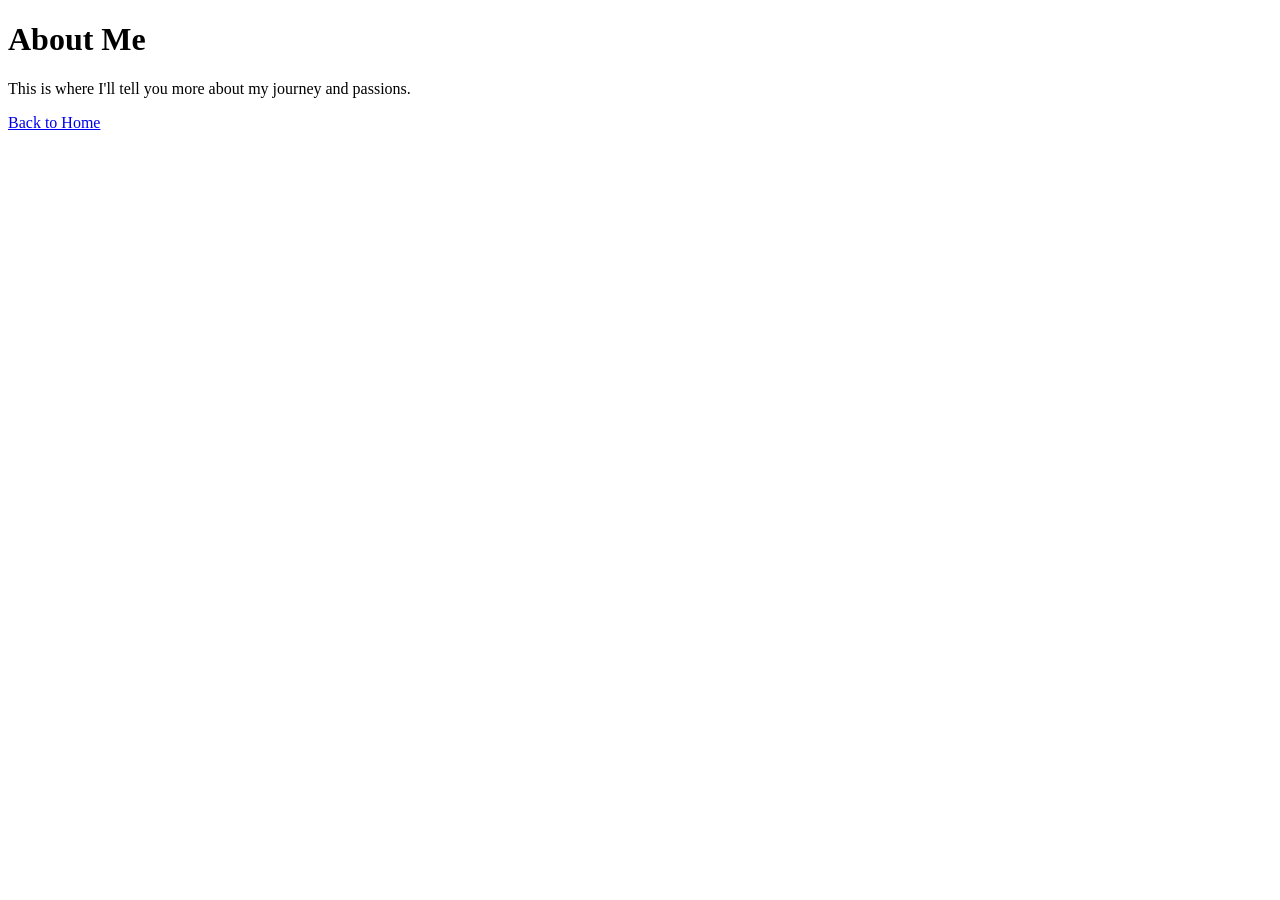
==== about.html @ 72ad38be "Create about.html" ====
<!DOCTYPE html>
<html lang="en">
<head>
    <meta charset="UTF-8">
    <meta name="viewport" content="width=device-width, initial-scale=1.0">
    <title>About Me</title>
</head>
<body>
    <h1>About Me</h1>
    <p>This is where I'll tell you more about my journey and passions.</p>
    <a href="index.html">Back to Home</a>
</body>
</html>
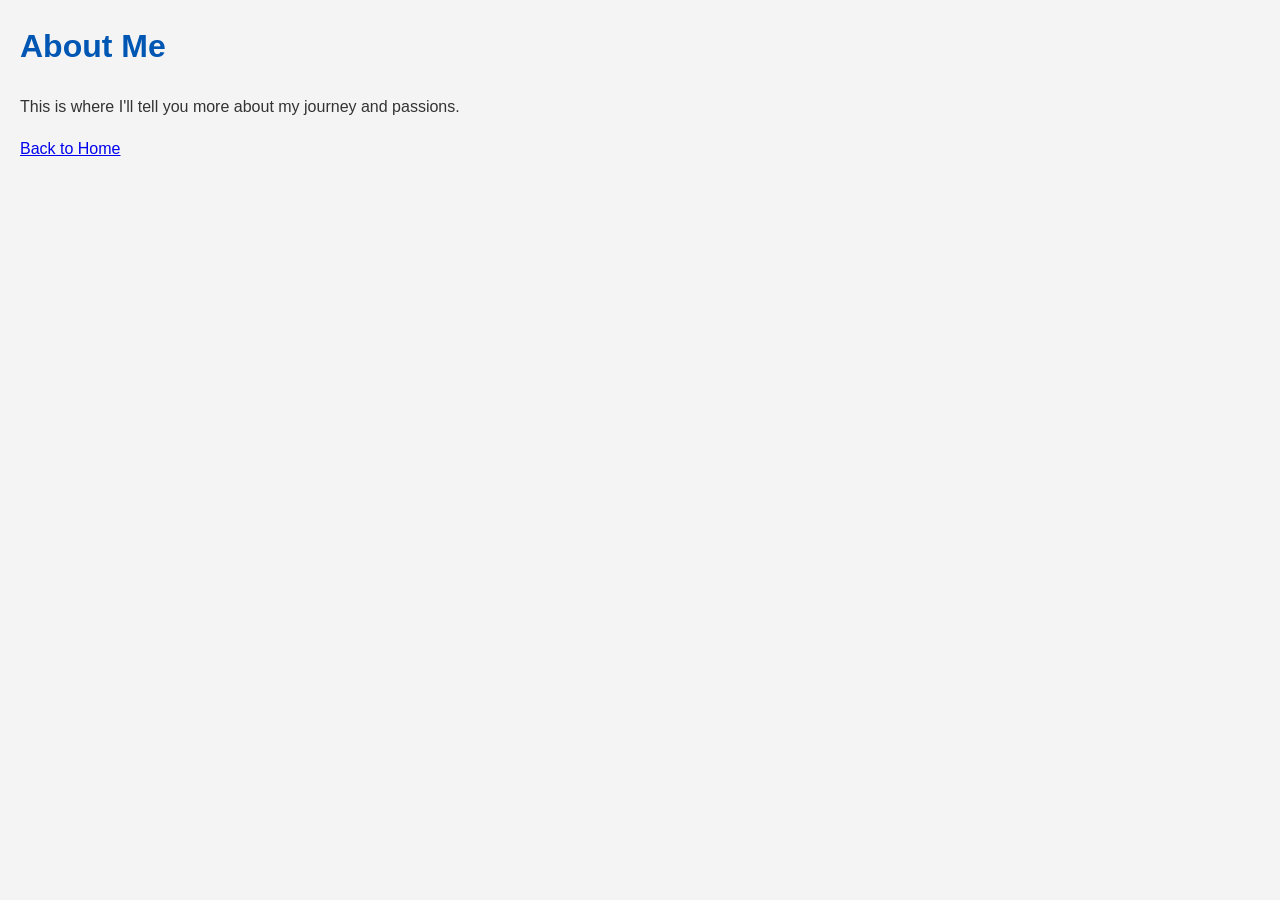
==== commit 5767797f: "adding stlye to about.html" ====
--- a/about.html
+++ b/about.html
@@ -4,6 +4,14 @@
     <meta charset="UTF-8">
     <meta name="viewport" content="width=device-width, initial-scale=1.0">
     <title>About Me</title>
+    <style>
+        body { font-family: sans-serif; line-height: 1.6; margin: 20px; background-color: #f4f4f4; color: #333; }
+        h1 { color: #0056b3; }
+        .container { max-width: 800px; margin: auto; background: #fff; padding: 20px; border-radius: 8px; box-shadow: 0 0 10px rgba(0,0,0,0.1); }
+        ul { list-style: none; padding: 0; }
+        li a { text-decoration: none; color: #007bff; }
+        li a:hover { text-decoration: underline; }
+    </style>
 </head>
 <body>
     <h1>About Me</h1>
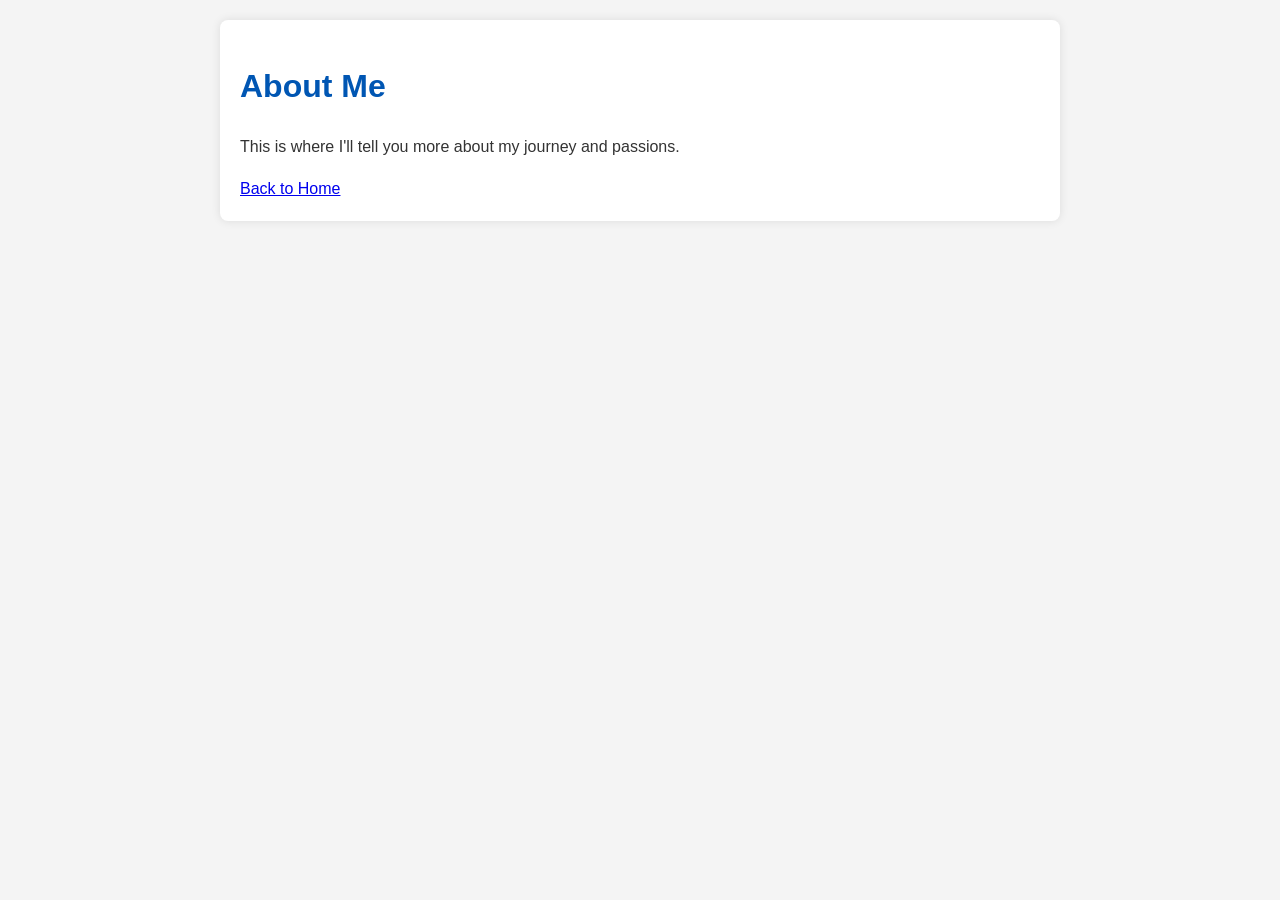
==== commit e8196913: "adding wrapper for centered text etc'" ====
--- a/about.html
+++ b/about.html
@@ -14,8 +14,11 @@
     </style>
 </head>
 <body>
+    <div class="container">  
     <h1>About Me</h1>
     <p>This is where I'll tell you more about my journey and passions.</p>
     <a href="index.html">Back to Home</a>
+    </div>
 </body>
 </html>
+
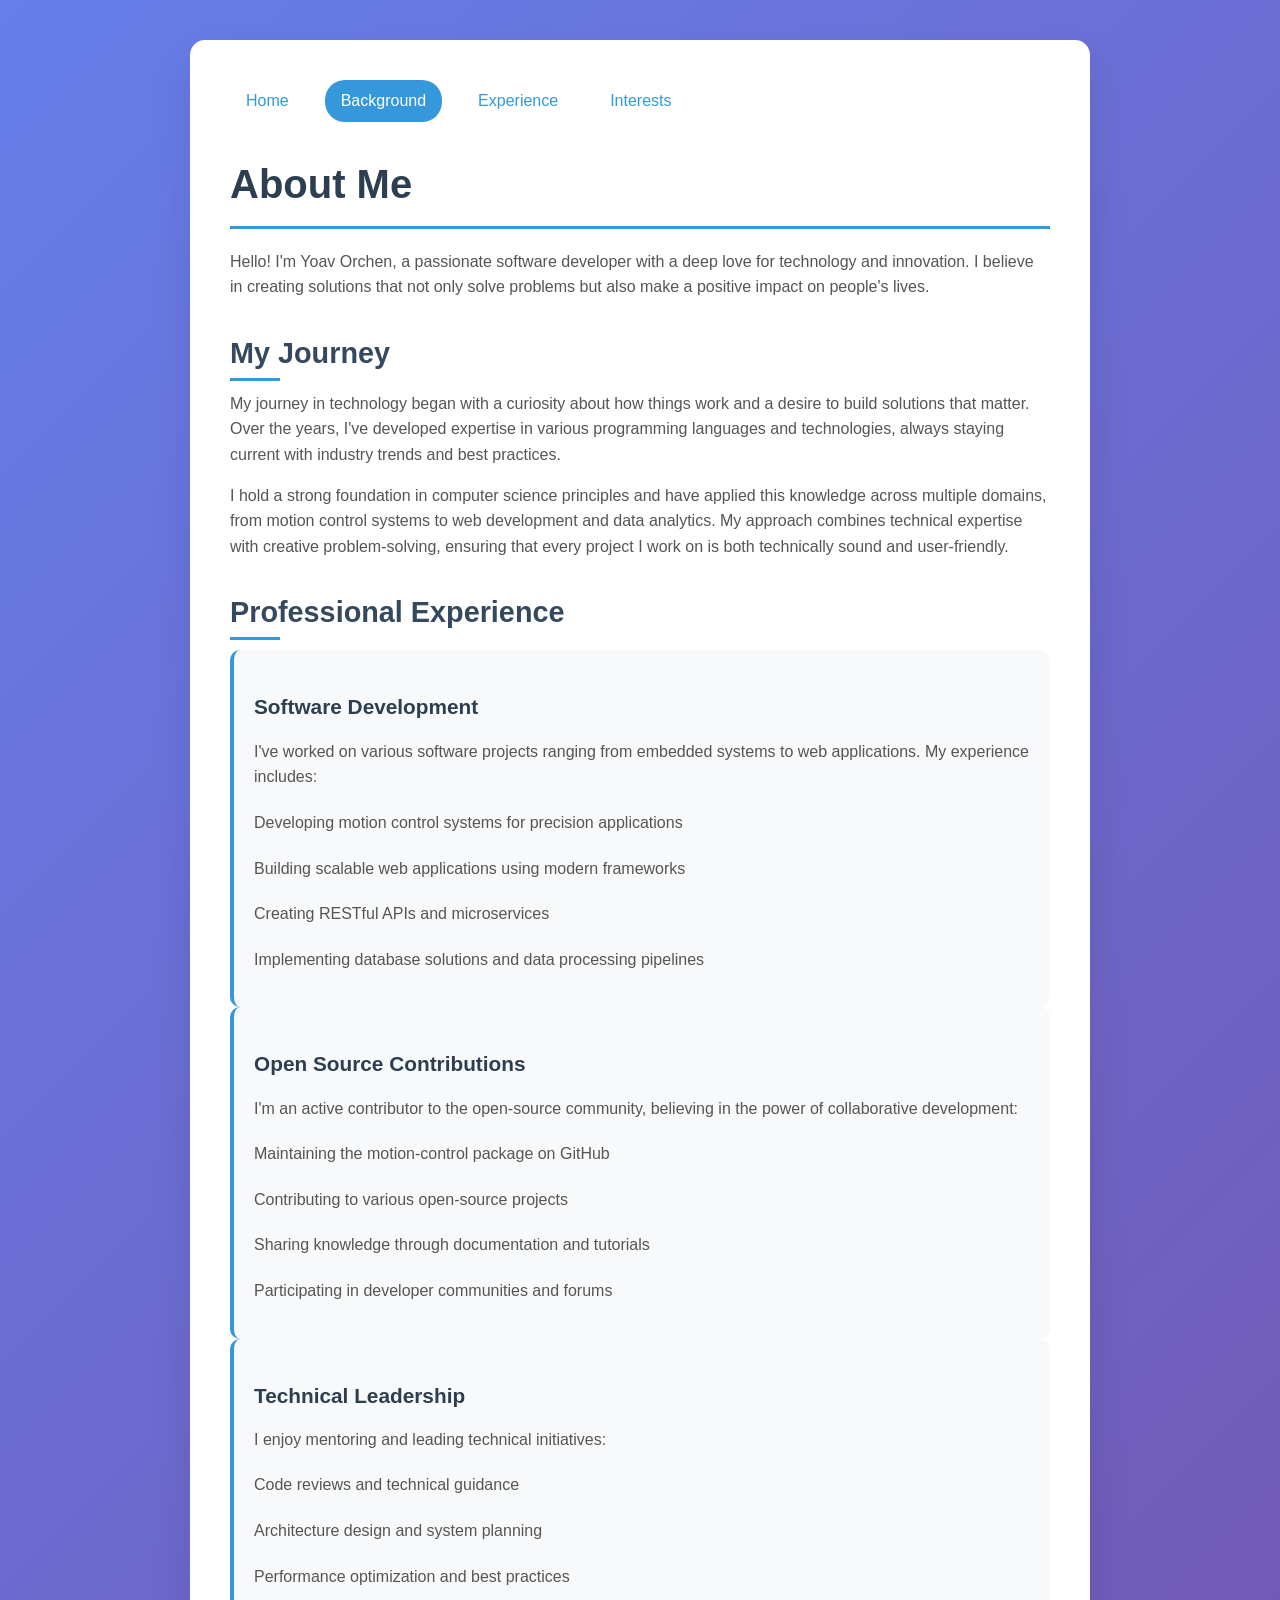
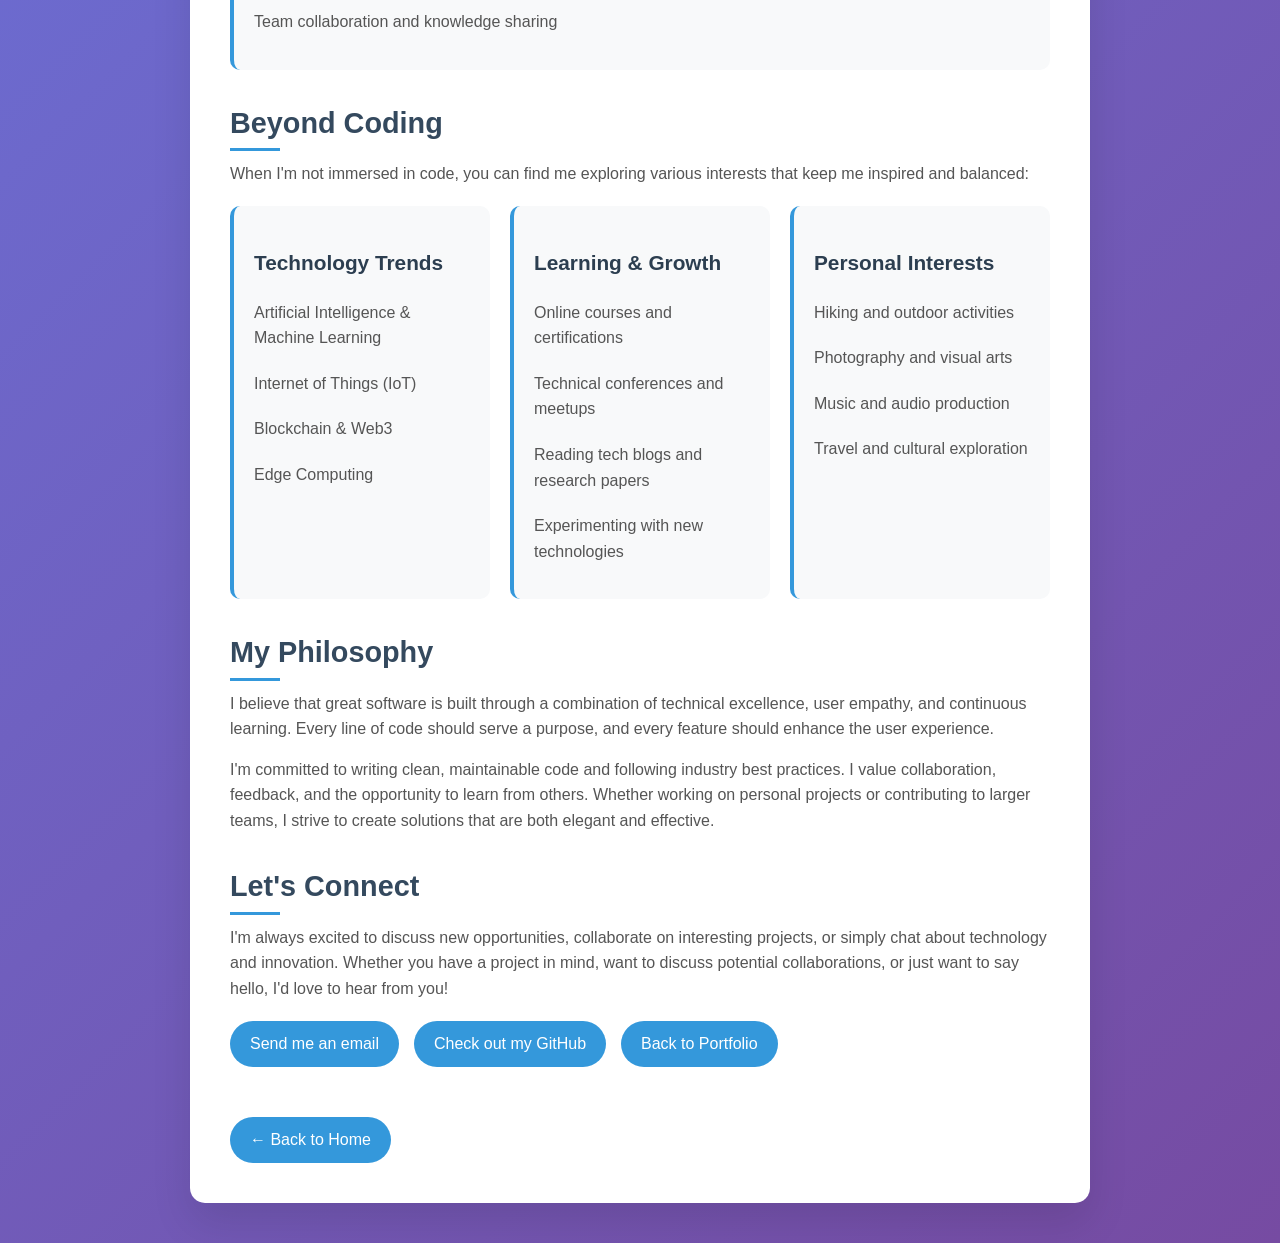
==== commit 03246440: "Iv'e let the agent go wild" ====
--- a/about.html
+++ b/about.html
@@ -3,21 +3,132 @@
 <head>
     <meta charset="UTF-8">
     <meta name="viewport" content="width=device-width, initial-scale=1.0">
-    <title>About Me</title>
-    <style>
-        body { font-family: sans-serif; line-height: 1.6; margin: 20px; background-color: #f4f4f4; color: #333; }
-        h1 { color: #0056b3; }
-        .container { max-width: 800px; margin: auto; background: #fff; padding: 20px; border-radius: 8px; box-shadow: 0 0 10px rgba(0,0,0,0.1); }
-        ul { list-style: none; padding: 0; }
-        li a { text-decoration: none; color: #007bff; }
-        li a:hover { text-decoration: underline; }
-    </style>
+    <meta name="description" content="Learn more about Yoav Orchen - Background, Experience, and Interests">
+    <title>About Yoav Orchen</title>
+    <link rel="stylesheet" href="styles.css">
+    <script src="script.js" defer></script>
 </head>
 <body>
-    <div class="container">  
-    <h1>About Me</h1>
-    <p>This is where I'll tell you more about my journey and passions.</p>
-    <a href="index.html">Back to Home</a>
+    <div class="container">
+        <!-- Navigation -->
+        <nav class="nav-links">
+            <a href="index.html">Home</a>
+            <a href="#background">Background</a>
+            <a href="#experience">Experience</a>
+            <a href="#interests">Interests</a>
+        </nav>
+
+        <!-- About Header -->
+        <section id="background">
+            <h1>About Me</h1>
+            <p>Hello! I'm Yoav Orchen, a passionate software developer with a deep love for technology and innovation. I believe in creating solutions that not only solve problems but also make a positive impact on people's lives.</p>
+        </section>
+
+        <!-- Background Section -->
+        <section>
+            <h2>My Journey</h2>
+            <p>My journey in technology began with a curiosity about how things work and a desire to build solutions that matter. Over the years, I've developed expertise in various programming languages and technologies, always staying current with industry trends and best practices.</p>
+            
+            <p>I hold a strong foundation in computer science principles and have applied this knowledge across multiple domains, from motion control systems to web development and data analytics. My approach combines technical expertise with creative problem-solving, ensuring that every project I work on is both technically sound and user-friendly.</p>
+        </section>
+
+        <!-- Experience Section -->
+        <section id="experience">
+            <h2>Professional Experience</h2>
+            
+            <div class="skill-category">
+                <h3>Software Development</h3>
+                <p>I've worked on various software projects ranging from embedded systems to web applications. My experience includes:</p>
+                <ul class="skill-list">
+                    <li>Developing motion control systems for precision applications</li>
+                    <li>Building scalable web applications using modern frameworks</li>
+                    <li>Creating RESTful APIs and microservices</li>
+                    <li>Implementing database solutions and data processing pipelines</li>
+                </ul>
+            </div>
+
+            <div class="skill-category">
+                <h3>Open Source Contributions</h3>
+                <p>I'm an active contributor to the open-source community, believing in the power of collaborative development:</p>
+                <ul class="skill-list">
+                    <li>Maintaining the motion-control package on GitHub</li>
+                    <li>Contributing to various open-source projects</li>
+                    <li>Sharing knowledge through documentation and tutorials</li>
+                    <li>Participating in developer communities and forums</li>
+                </ul>
+            </div>
+
+            <div class="skill-category">
+                <h3>Technical Leadership</h3>
+                <p>I enjoy mentoring and leading technical initiatives:</p>
+                <ul class="skill-list">
+                    <li>Code reviews and technical guidance</li>
+                    <li>Architecture design and system planning</li>
+                    <li>Performance optimization and best practices</li>
+                    <li>Team collaboration and knowledge sharing</li>
+                </ul>
+            </div>
+        </section>
+
+        <!-- Interests Section -->
+        <section id="interests">
+            <h2>Beyond Coding</h2>
+            <p>When I'm not immersed in code, you can find me exploring various interests that keep me inspired and balanced:</p>
+            
+            <div class="skills-grid">
+                <div class="skill-category">
+                    <h3>Technology Trends</h3>
+                    <ul class="skill-list">
+                        <li>Artificial Intelligence & Machine Learning</li>
+                        <li>Internet of Things (IoT)</li>
+                        <li>Blockchain & Web3</li>
+                        <li>Edge Computing</li>
+                    </ul>
+                </div>
+                
+                <div class="skill-category">
+                    <h3>Learning & Growth</h3>
+                    <ul class="skill-list">
+                        <li>Online courses and certifications</li>
+                        <li>Technical conferences and meetups</li>
+                        <li>Reading tech blogs and research papers</li>
+                        <li>Experimenting with new technologies</li>
+                    </ul>
+                </div>
+                
+                <div class="skill-category">
+                    <h3>Personal Interests</h3>
+                    <ul class="skill-list">
+                        <li>Hiking and outdoor activities</li>
+                        <li>Photography and visual arts</li>
+                        <li>Music and audio production</li>
+                        <li>Travel and cultural exploration</li>
+                    </ul>
+                </div>
+            </div>
+        </section>
+
+        <!-- Philosophy Section -->
+        <section>
+            <h2>My Philosophy</h2>
+            <p>I believe that great software is built through a combination of technical excellence, user empathy, and continuous learning. Every line of code should serve a purpose, and every feature should enhance the user experience.</p>
+            
+            <p>I'm committed to writing clean, maintainable code and following industry best practices. I value collaboration, feedback, and the opportunity to learn from others. Whether working on personal projects or contributing to larger teams, I strive to create solutions that are both elegant and effective.</p>
+        </section>
+
+        <!-- Contact CTA -->
+        <section>
+            <h2>Let's Connect</h2>
+            <p>I'm always excited to discuss new opportunities, collaborate on interesting projects, or simply chat about technology and innovation. Whether you have a project in mind, want to discuss potential collaborations, or just want to say hello, I'd love to hear from you!</p>
+            
+            <div class="contact-links">
+                <a href="mailto:yoav@example.com">Send me an email</a>
+                <a href="https://github.com/yoav6" target="_blank">Check out my GitHub</a>
+                <a href="index.html">Back to Portfolio</a>
+            </div>
+        </section>
+
+        <a href="index.html" class="back-link">← Back to Home</a>
     </div>
 </body>
 </html>
--- a/styles.css
+++ b/styles.css
@@ -0,0 +1,266 @@
+/* Global Styles */
+* {
+    margin: 0;
+    padding: 0;
+    box-sizing: border-box;
+}
+
+body {
+    font-family: 'Segoe UI', Tahoma, Geneva, Verdana, sans-serif;
+    line-height: 1.6;
+    background: linear-gradient(135deg, #667eea 0%, #764ba2 100%);
+    color: #333;
+    min-height: 100vh;
+}
+
+.container {
+    max-width: 900px;
+    margin: 40px auto;
+    background: #fff;
+    padding: 40px;
+    border-radius: 15px;
+    box-shadow: 0 20px 40px rgba(0,0,0,0.1);
+}
+
+/* Typography */
+h1 {
+    color: #2c3e50;
+    font-size: 2.5rem;
+    margin-bottom: 20px;
+    border-bottom: 3px solid #3498db;
+    padding-bottom: 10px;
+}
+
+h2 {
+    color: #34495e;
+    font-size: 1.8rem;
+    margin: 30px 0 15px 0;
+    position: relative;
+}
+
+h2::after {
+    content: '';
+    position: absolute;
+    bottom: -5px;
+    left: 0;
+    width: 50px;
+    height: 3px;
+    background: #3498db;
+}
+
+h3 {
+    color: #2c3e50;
+    font-size: 1.3rem;
+    margin: 20px 0 10px 0;
+}
+
+p {
+    margin-bottom: 15px;
+    color: #555;
+}
+
+/* Navigation */
+.nav-links {
+    display: flex;
+    gap: 20px;
+    margin-bottom: 30px;
+}
+
+.nav-links a {
+    text-decoration: none;
+    color: #3498db;
+    font-weight: 500;
+    padding: 8px 16px;
+    border-radius: 20px;
+    transition: all 0.3s ease;
+}
+
+.nav-links a:hover {
+    background: #3498db;
+    color: white;
+    transform: translateY(-2px);
+}
+
+/* Lists */
+ul {
+    list-style: none;
+    padding: 0;
+}
+
+li {
+    margin-bottom: 10px;
+}
+
+li a {
+    text-decoration: none;
+    color: #3498db;
+    font-weight: 500;
+    transition: color 0.3s ease;
+}
+
+li a:hover {
+    color: #2980b9;
+    text-decoration: underline;
+}
+
+/* Project Cards */
+.project-grid {
+    display: grid;
+    grid-template-columns: repeat(auto-fit, minmax(300px, 1fr));
+    gap: 20px;
+    margin: 20px 0;
+}
+
+.project-card {
+    background: #f8f9fa;
+    border: 1px solid #e9ecef;
+    border-radius: 10px;
+    padding: 20px;
+    transition: transform 0.3s ease, box-shadow 0.3s ease;
+}
+
+.project-card:hover {
+    transform: translateY(-5px);
+    box-shadow: 0 10px 25px rgba(0,0,0,0.1);
+}
+
+.project-title {
+    font-size: 1.2rem;
+    font-weight: 600;
+    color: #2c3e50;
+    margin-bottom: 10px;
+}
+
+.project-description {
+    color: #666;
+    font-size: 0.9rem;
+    margin-bottom: 15px;
+}
+
+.project-tech {
+    display: flex;
+    flex-wrap: wrap;
+    gap: 8px;
+    margin-bottom: 15px;
+}
+
+.tech-tag {
+    background: #3498db;
+    color: white;
+    padding: 4px 8px;
+    border-radius: 12px;
+    font-size: 0.8rem;
+    font-weight: 500;
+}
+
+/* Skills Section */
+.skills-grid {
+    display: grid;
+    grid-template-columns: repeat(auto-fit, minmax(200px, 1fr));
+    gap: 20px;
+    margin: 20px 0;
+}
+
+.skill-category {
+    background: #f8f9fa;
+    border-radius: 10px;
+    padding: 20px;
+    border-left: 4px solid #3498db;
+}
+
+.skill-category h3 {
+    margin-bottom: 15px;
+    color: #2c3e50;
+}
+
+.skill-list {
+    list-style: none;
+}
+
+.skill-list li {
+    padding: 5px 0;
+    color: #555;
+}
+
+/* Contact Section */
+.contact-links {
+    display: flex;
+    gap: 15px;
+    flex-wrap: wrap;
+    margin: 20px 0;
+}
+
+.contact-links a {
+    display: inline-flex;
+    align-items: center;
+    gap: 8px;
+    padding: 10px 20px;
+    background: #3498db;
+    color: white;
+    text-decoration: none;
+    border-radius: 25px;
+    transition: all 0.3s ease;
+}
+
+.contact-links a:hover {
+    background: #2980b9;
+    transform: translateY(-2px);
+}
+
+/* Back to Home Link */
+.back-link {
+    display: inline-block;
+    margin-top: 30px;
+    padding: 10px 20px;
+    background: #3498db;
+    color: white;
+    text-decoration: none;
+    border-radius: 25px;
+    transition: all 0.3s ease;
+}
+
+.back-link:hover {
+    background: #2980b9;
+    transform: translateY(-2px);
+}
+
+/* Responsive Design */
+@media (max-width: 768px) {
+    .container {
+        margin: 20px;
+        padding: 20px;
+    }
+    
+    h1 {
+        font-size: 2rem;
+    }
+    
+    .project-grid {
+        grid-template-columns: 1fr;
+    }
+    
+    .skills-grid {
+        grid-template-columns: 1fr;
+    }
+    
+    .nav-links {
+        flex-direction: column;
+        gap: 10px;
+    }
+}
+
+/* Animation */
+@keyframes fadeIn {
+    from {
+        opacity: 0;
+        transform: translateY(20px);
+    }
+    to {
+        opacity: 1;
+        transform: translateY(0);
+    }
+}
+
+.container {
+    animation: fadeIn 0.6s ease-out;
+} 
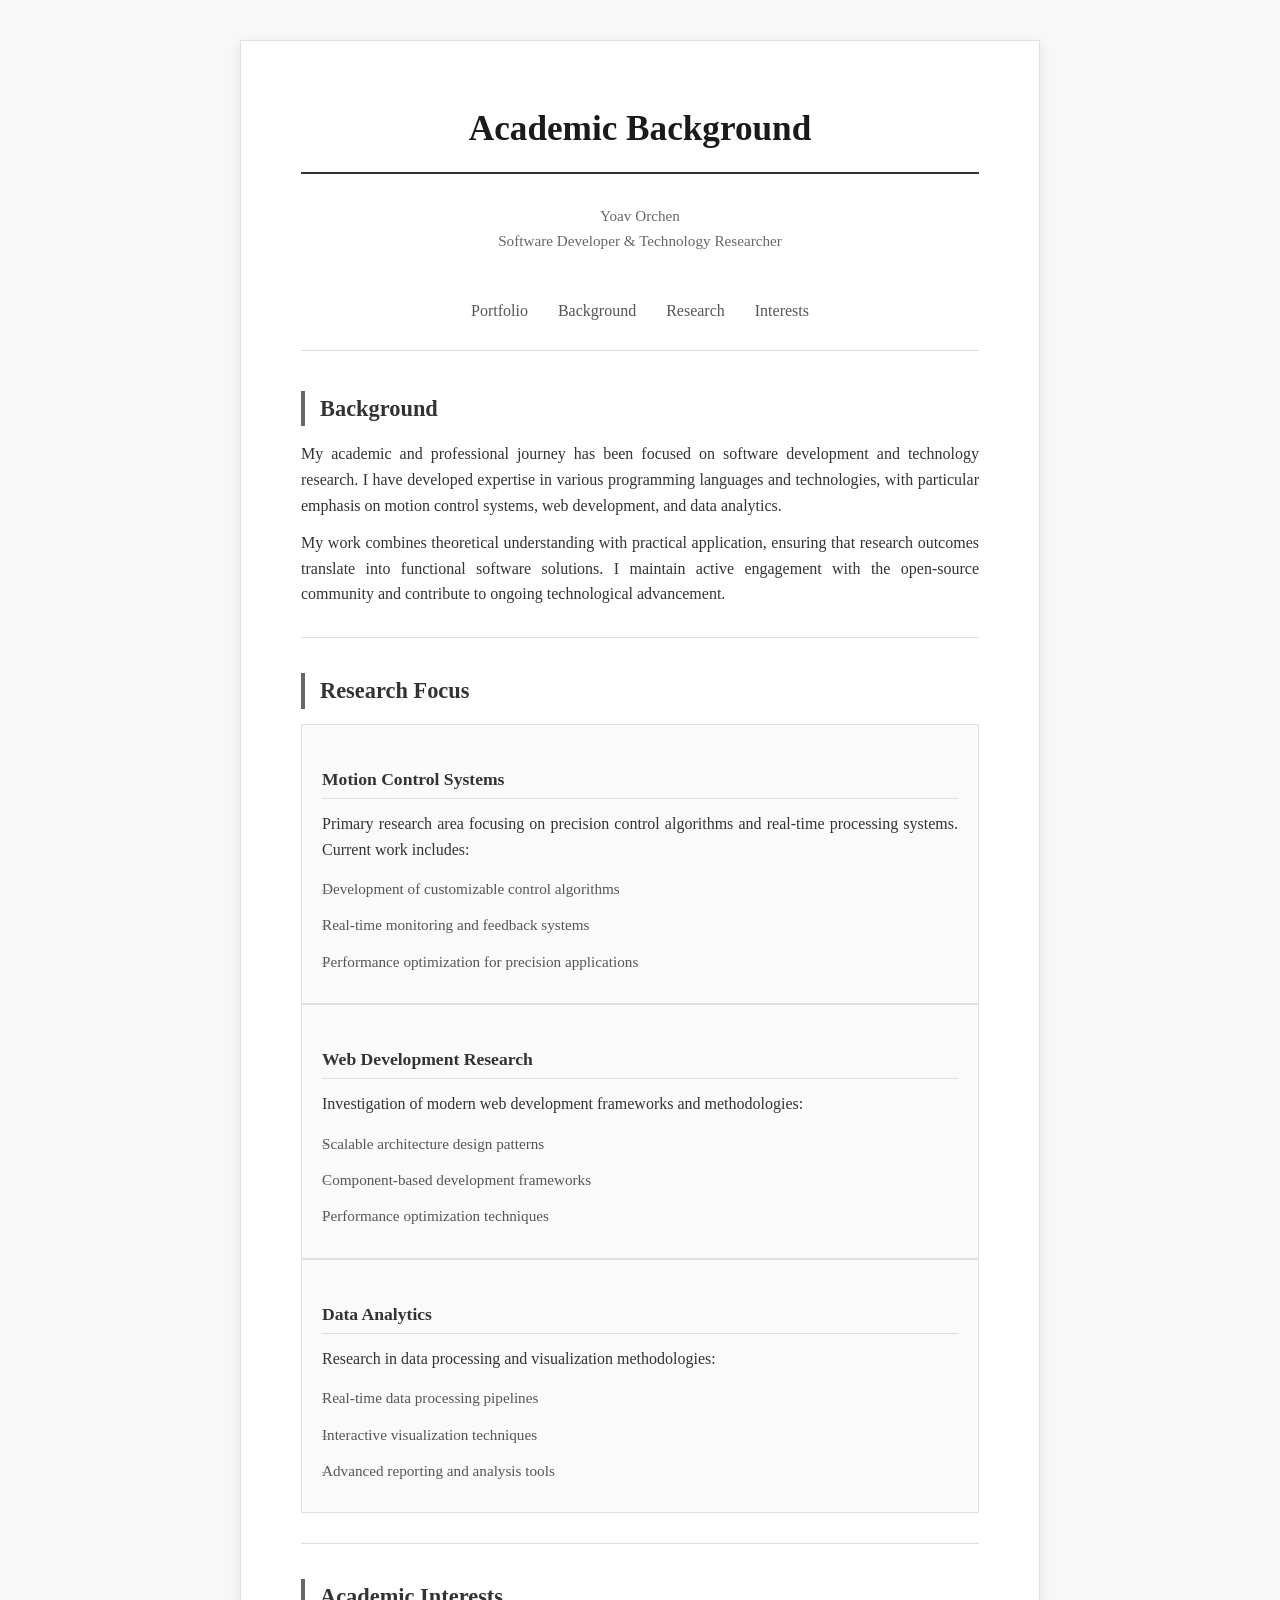
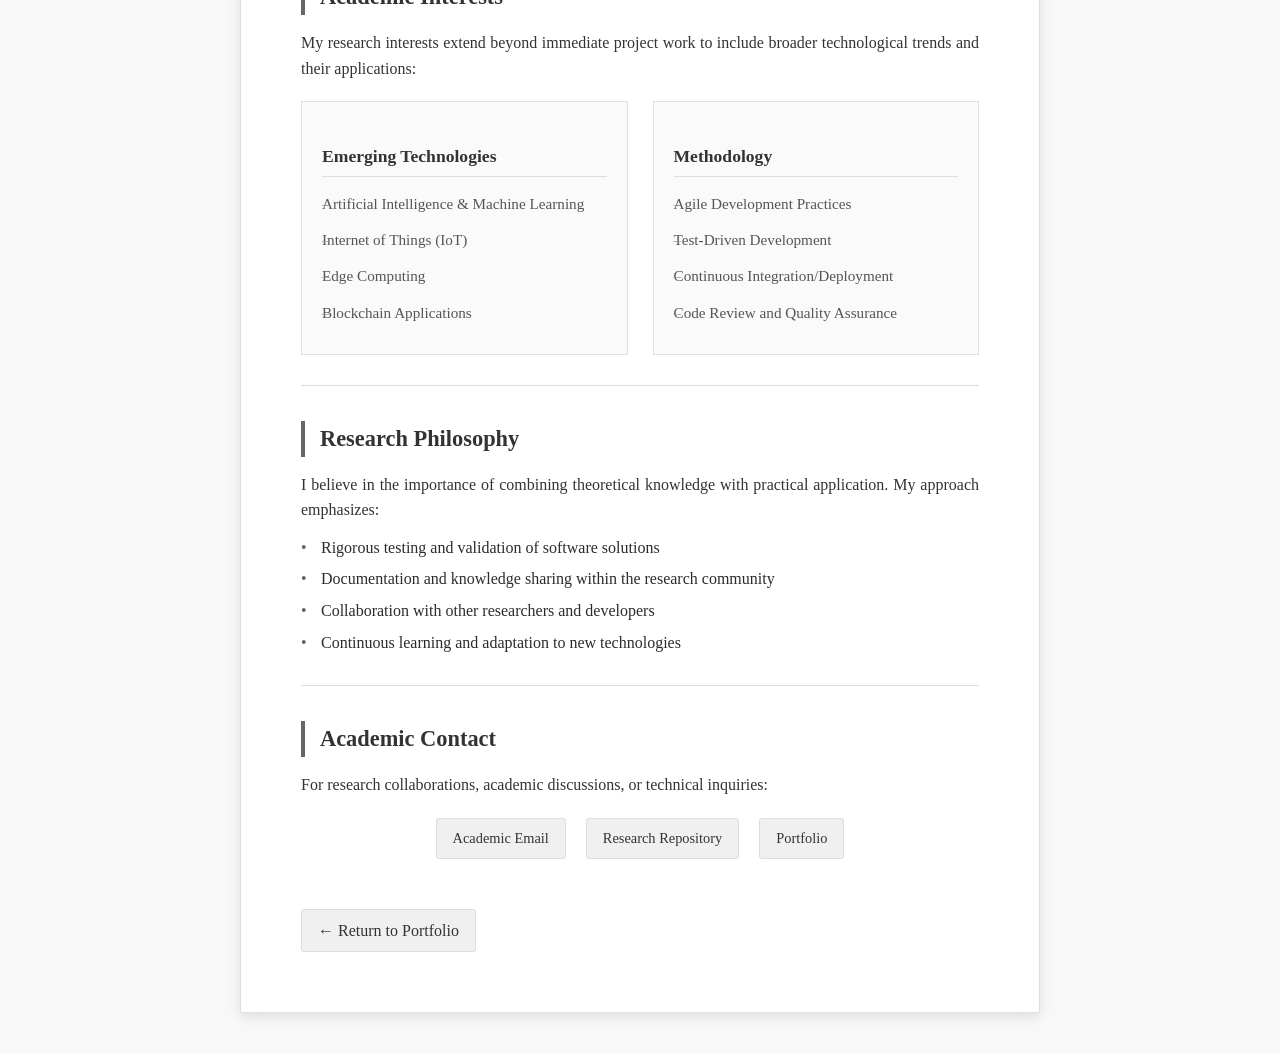
==== commit 1e26412e: "remove content and change style" ====
--- a/about.html
+++ b/about.html
@@ -3,132 +3,133 @@
 <head>
     <meta charset="UTF-8">
     <meta name="viewport" content="width=device-width, initial-scale=1.0">
-    <meta name="description" content="Learn more about Yoav Orchen - Background, Experience, and Interests">
-    <title>About Yoav Orchen</title>
+    <meta name="description" content="Yoav Orchen - Academic Background and Research Interests">
+    <title>Yoav Orchen - Academic Background</title>
     <link rel="stylesheet" href="styles.css">
     <script src="script.js" defer></script>
 </head>
 <body>
     <div class="container">
+        <!-- Paper Header -->
+        <div class="paper-header">
+            <h1>Academic Background</h1>
+            <div class="author-info">
+                Yoav Orchen<br>
+                Software Developer & Technology Researcher
+            </div>
+        </div>
+
         <!-- Navigation -->
         <nav class="nav-links">
-            <a href="index.html">Home</a>
+            <a href="index.html">Portfolio</a>
             <a href="#background">Background</a>
-            <a href="#experience">Experience</a>
+            <a href="#research">Research</a>
             <a href="#interests">Interests</a>
         </nav>
 
-        <!-- About Header -->
+        <!-- Background -->
         <section id="background">
-            <h1>About Me</h1>
-            <p>Hello! I'm Yoav Orchen, a passionate software developer with a deep love for technology and innovation. I believe in creating solutions that not only solve problems but also make a positive impact on people's lives.</p>
+            <h2>Background</h2>
+            <p>My academic and professional journey has been focused on software development and technology research. I have developed expertise in various programming languages and technologies, with particular emphasis on motion control systems, web development, and data analytics.</p>
+            
+            <p>My work combines theoretical understanding with practical application, ensuring that research outcomes translate into functional software solutions. I maintain active engagement with the open-source community and contribute to ongoing technological advancement.</p>
         </section>
 
-        <!-- Background Section -->
-        <section>
-            <h2>My Journey</h2>
-            <p>My journey in technology began with a curiosity about how things work and a desire to build solutions that matter. Over the years, I've developed expertise in various programming languages and technologies, always staying current with industry trends and best practices.</p>
-            
-            <p>I hold a strong foundation in computer science principles and have applied this knowledge across multiple domains, from motion control systems to web development and data analytics. My approach combines technical expertise with creative problem-solving, ensuring that every project I work on is both technically sound and user-friendly.</p>
-        </section>
+        <div class="section-divider"></div>
 
-        <!-- Experience Section -->
-        <section id="experience">
-            <h2>Professional Experience</h2>
+        <!-- Research Focus -->
+        <section id="research">
+            <h2>Research Focus</h2>
             
             <div class="skill-category">
-                <h3>Software Development</h3>
-                <p>I've worked on various software projects ranging from embedded systems to web applications. My experience includes:</p>
+                <h3>Motion Control Systems</h3>
+                <p>Primary research area focusing on precision control algorithms and real-time processing systems. Current work includes:</p>
                 <ul class="skill-list">
-                    <li>Developing motion control systems for precision applications</li>
-                    <li>Building scalable web applications using modern frameworks</li>
-                    <li>Creating RESTful APIs and microservices</li>
-                    <li>Implementing database solutions and data processing pipelines</li>
+                    <li>Development of customizable control algorithms</li>
+                    <li>Real-time monitoring and feedback systems</li>
+                    <li>Performance optimization for precision applications</li>
                 </ul>
             </div>
 
             <div class="skill-category">
-                <h3>Open Source Contributions</h3>
-                <p>I'm an active contributor to the open-source community, believing in the power of collaborative development:</p>
+                <h3>Web Development Research</h3>
+                <p>Investigation of modern web development frameworks and methodologies:</p>
                 <ul class="skill-list">
-                    <li>Maintaining the motion-control package on GitHub</li>
-                    <li>Contributing to various open-source projects</li>
-                    <li>Sharing knowledge through documentation and tutorials</li>
-                    <li>Participating in developer communities and forums</li>
+                    <li>Scalable architecture design patterns</li>
+                    <li>Component-based development frameworks</li>
+                    <li>Performance optimization techniques</li>
                 </ul>
             </div>
 
             <div class="skill-category">
-                <h3>Technical Leadership</h3>
-                <p>I enjoy mentoring and leading technical initiatives:</p>
+                <h3>Data Analytics</h3>
+                <p>Research in data processing and visualization methodologies:</p>
                 <ul class="skill-list">
-                    <li>Code reviews and technical guidance</li>
-                    <li>Architecture design and system planning</li>
-                    <li>Performance optimization and best practices</li>
-                    <li>Team collaboration and knowledge sharing</li>
+                    <li>Real-time data processing pipelines</li>
+                    <li>Interactive visualization techniques</li>
+                    <li>Advanced reporting and analysis tools</li>
                 </ul>
             </div>
         </section>
 
-        <!-- Interests Section -->
+        <div class="section-divider"></div>
+
+        <!-- Academic Interests -->
         <section id="interests">
-            <h2>Beyond Coding</h2>
-            <p>When I'm not immersed in code, you can find me exploring various interests that keep me inspired and balanced:</p>
+            <h2>Academic Interests</h2>
+            <p>My research interests extend beyond immediate project work to include broader technological trends and their applications:</p>
             
             <div class="skills-grid">
                 <div class="skill-category">
-                    <h3>Technology Trends</h3>
+                    <h3>Emerging Technologies</h3>
                     <ul class="skill-list">
                         <li>Artificial Intelligence & Machine Learning</li>
                         <li>Internet of Things (IoT)</li>
-                        <li>Blockchain & Web3</li>
                         <li>Edge Computing</li>
+                        <li>Blockchain Applications</li>
                     </ul>
                 </div>
                 
                 <div class="skill-category">
-                    <h3>Learning & Growth</h3>
+                    <h3>Methodology</h3>
                     <ul class="skill-list">
-                        <li>Online courses and certifications</li>
-                        <li>Technical conferences and meetups</li>
-                        <li>Reading tech blogs and research papers</li>
-                        <li>Experimenting with new technologies</li>
-                    </ul>
-                </div>
-                
-                <div class="skill-category">
-                    <h3>Personal Interests</h3>
-                    <ul class="skill-list">
-                        <li>Hiking and outdoor activities</li>
-                        <li>Photography and visual arts</li>
-                        <li>Music and audio production</li>
-                        <li>Travel and cultural exploration</li>
+                        <li>Agile Development Practices</li>
+                        <li>Test-Driven Development</li>
+                        <li>Continuous Integration/Deployment</li>
+                        <li>Code Review and Quality Assurance</li>
                     </ul>
                 </div>
             </div>
         </section>
 
-        <!-- Philosophy Section -->
+        <div class="section-divider"></div>
+
+        <!-- Academic Philosophy -->
         <section>
-            <h2>My Philosophy</h2>
-            <p>I believe that great software is built through a combination of technical excellence, user empathy, and continuous learning. Every line of code should serve a purpose, and every feature should enhance the user experience.</p>
-            
-            <p>I'm committed to writing clean, maintainable code and following industry best practices. I value collaboration, feedback, and the opportunity to learn from others. Whether working on personal projects or contributing to larger teams, I strive to create solutions that are both elegant and effective.</p>
+            <h2>Research Philosophy</h2>
+            <p>I believe in the importance of combining theoretical knowledge with practical application. My approach emphasizes:</p>
+            <ul>
+                <li>Rigorous testing and validation of software solutions</li>
+                <li>Documentation and knowledge sharing within the research community</li>
+                <li>Collaboration with other researchers and developers</li>
+                <li>Continuous learning and adaptation to new technologies</li>
+            </ul>
         </section>
 
-        <!-- Contact CTA -->
+        <div class="section-divider"></div>
+
+        <!-- Contact -->
         <section>
-            <h2>Let's Connect</h2>
-            <p>I'm always excited to discuss new opportunities, collaborate on interesting projects, or simply chat about technology and innovation. Whether you have a project in mind, want to discuss potential collaborations, or just want to say hello, I'd love to hear from you!</p>
-            
+            <h2>Academic Contact</h2>
+            <p>For research collaborations, academic discussions, or technical inquiries:</p>
             <div class="contact-links">
-                <a href="mailto:yoav@example.com">Send me an email</a>
-                <a href="https://github.com/yoav6" target="_blank">Check out my GitHub</a>
-                <a href="index.html">Back to Portfolio</a>
+                <a href="mailto:yoav@example.com">Academic Email</a>
+                <a href="https://github.com/yoav6" target="_blank">Research Repository</a>
+                <a href="index.html">Portfolio</a>
             </div>
         </section>
 
-        <a href="index.html" class="back-link">← Back to Home</a>
+        <a href="index.html" class="back-link">← Return to Portfolio</a>
     </div>
 </body>
 </html>
--- a/styles.css
+++ b/styles.css
@@ -6,79 +6,84 @@
 }
 
 body {
-    font-family: 'Segoe UI', Tahoma, Geneva, Verdana, sans-serif;
+    font-family: 'Times New Roman', Georgia, serif;
     line-height: 1.6;
-    background: linear-gradient(135deg, #667eea 0%, #764ba2 100%);
-    color: #333;
+    background: #f8f8f8;
+    color: #2c2c2c;
     min-height: 100vh;
 }
 
 .container {
-    max-width: 900px;
+    max-width: 800px;
     margin: 40px auto;
     background: #fff;
-    padding: 40px;
-    border-radius: 15px;
-    box-shadow: 0 20px 40px rgba(0,0,0,0.1);
+    padding: 60px;
+    box-shadow: 0 4px 12px rgba(0,0,0,0.1);
+    border: 1px solid #e0e0e0;
 }
 
 /* Typography */
 h1 {
-    color: #2c3e50;
-    font-size: 2.5rem;
-    margin-bottom: 20px;
-    border-bottom: 3px solid #3498db;
-    padding-bottom: 10px;
+    color: #1a1a1a;
+    font-size: 2.2rem;
+    margin-bottom: 30px;
+    text-align: center;
+    font-weight: bold;
+    border-bottom: 2px solid #333;
+    padding-bottom: 15px;
 }
 
 h2 {
-    color: #34495e;
-    font-size: 1.8rem;
-    margin: 30px 0 15px 0;
-    position: relative;
-}
-
-h2::after {
-    content: '';
-    position: absolute;
-    bottom: -5px;
-    left: 0;
-    width: 50px;
-    height: 3px;
-    background: #3498db;
+    color: #333;
+    font-size: 1.4rem;
+    margin: 35px 0 15px 0;
+    font-weight: bold;
+    border-left: 4px solid #666;
+    padding-left: 15px;
 }
 
 h3 {
-    color: #2c3e50;
-    font-size: 1.3rem;
-    margin: 20px 0 10px 0;
+    color: #444;
+    font-size: 1.1rem;
+    margin: 20px 0 8px 0;
+    font-weight: bold;
 }
 
 p {
-    margin-bottom: 15px;
-    color: #555;
+    margin-bottom: 12px;
+    color: #333;
+    text-align: justify;
+    text-justify: inter-word;
 }
 
 /* Navigation */
 .nav-links {
     display: flex;
-    gap: 20px;
-    margin-bottom: 30px;
+    justify-content: center;
+    gap: 30px;
+    margin-bottom: 40px;
+    border-bottom: 1px solid #ddd;
+    padding-bottom: 20px;
 }
 
 .nav-links a {
     text-decoration: none;
-    color: #3498db;
-    font-weight: 500;
-    padding: 8px 16px;
-    border-radius: 20px;
+    color: #555;
+    font-weight: normal;
+    padding: 5px 0;
+    border-bottom: 1px solid transparent;
     transition: all 0.3s ease;
 }
 
 .nav-links a:hover {
-    background: #3498db;
-    color: white;
-    transform: translateY(-2px);
+    color: #000;
+    border-bottom: 1px solid #000;
+}
+
+.nav-links a.active {
+    color: #000;
+    border-bottom: 1px solid #000;
+    font-weight: bold;
 }
 
 /* Lists */
@@ -88,89 +93,98 @@
 }
 
 li {
-    margin-bottom: 10px;
+    margin-bottom: 6px;
+    padding-left: 20px;
+    position: relative;
+}
+
+li:before {
+    content: "•";
+    position: absolute;
+    left: 0;
+    color: #666;
 }
 
 li a {
     text-decoration: none;
-    color: #3498db;
-    font-weight: 500;
-    transition: color 0.3s ease;
+    color: #0066cc;
+    font-weight: normal;
 }
 
 li a:hover {
-    color: #2980b9;
     text-decoration: underline;
 }
 
 /* Project Cards */
 .project-grid {
-    display: grid;
-    grid-template-columns: repeat(auto-fit, minmax(300px, 1fr));
-    gap: 20px;
+    display: block;
     margin: 20px 0;
 }
 
 .project-card {
-    background: #f8f9fa;
-    border: 1px solid #e9ecef;
-    border-radius: 10px;
+    background: #fafafa;
+    border: 1px solid #e0e0e0;
+    border-radius: 0;
     padding: 20px;
-    transition: transform 0.3s ease, box-shadow 0.3s ease;
+    margin-bottom: 20px;
+    transition: border-color 0.3s ease;
 }
 
 .project-card:hover {
-    transform: translateY(-5px);
-    box-shadow: 0 10px 25px rgba(0,0,0,0.1);
+    border-color: #999;
 }
 
 .project-title {
-    font-size: 1.2rem;
-    font-weight: 600;
-    color: #2c3e50;
-    margin-bottom: 10px;
+    font-size: 1.1rem;
+    font-weight: bold;
+    color: #333;
+    margin-bottom: 8px;
 }
 
 .project-description {
-    color: #666;
-    font-size: 0.9rem;
-    margin-bottom: 15px;
+    color: #555;
+    font-size: 0.95rem;
+    margin-bottom: 12px;
+    line-height: 1.5;
 }
 
 .project-tech {
     display: flex;
     flex-wrap: wrap;
-    gap: 8px;
-    margin-bottom: 15px;
+    gap: 6px;
+    margin-bottom: 12px;
 }
 
 .tech-tag {
-    background: #3498db;
-    color: white;
-    padding: 4px 8px;
-    border-radius: 12px;
+    background: #e8e8e8;
+    color: #555;
+    padding: 3px 8px;
+    border-radius: 3px;
     font-size: 0.8rem;
-    font-weight: 500;
+    font-weight: normal;
+    border: 1px solid #ddd;
 }
 
 /* Skills Section */
 .skills-grid {
     display: grid;
-    grid-template-columns: repeat(auto-fit, minmax(200px, 1fr));
-    gap: 20px;
+    grid-template-columns: repeat(auto-fit, minmax(250px, 1fr));
+    gap: 25px;
     margin: 20px 0;
 }
 
 .skill-category {
-    background: #f8f9fa;
-    border-radius: 10px;
+    background: #fafafa;
+    border: 1px solid #e0e0e0;
+    border-radius: 0;
     padding: 20px;
-    border-left: 4px solid #3498db;
 }
 
 .skill-category h3 {
-    margin-bottom: 15px;
-    color: #2c3e50;
+    margin-bottom: 12px;
+    color: #333;
+    border-bottom: 1px solid #ddd;
+    padding-bottom: 5px;
 }
 
 .skill-list {
@@ -178,65 +192,85 @@
 }
 
 .skill-list li {
-    padding: 5px 0;
-    color: #555;
+    padding: 3px 0;
+    color: #555;
+    font-size: 0.95rem;
+}
+
+.skill-list li:before {
+    content: "–";
+    color: #999;
 }
 
 /* Contact Section */
 .contact-links {
     display: flex;
-    gap: 15px;
+    gap: 20px;
     flex-wrap: wrap;
     margin: 20px 0;
+    justify-content: center;
 }
 
 .contact-links a {
-    display: inline-flex;
-    align-items: center;
-    gap: 8px;
-    padding: 10px 20px;
-    background: #3498db;
-    color: white;
+    display: inline-block;
+    padding: 8px 16px;
+    background: #f0f0f0;
+    color: #333;
     text-decoration: none;
-    border-radius: 25px;
+    border: 1px solid #ddd;
+    border-radius: 3px;
     transition: all 0.3s ease;
+    font-size: 0.9rem;
 }
 
 .contact-links a:hover {
-    background: #2980b9;
-    transform: translateY(-2px);
+    background: #e0e0e0;
+    border-color: #999;
 }
 
 /* Back to Home Link */
 .back-link {
     display: inline-block;
     margin-top: 30px;
-    padding: 10px 20px;
-    background: #3498db;
-    color: white;
+    padding: 8px 16px;
+    background: #f0f0f0;
+    color: #333;
     text-decoration: none;
-    border-radius: 25px;
+    border: 1px solid #ddd;
+    border-radius: 3px;
     transition: all 0.3s ease;
 }
 
 .back-link:hover {
-    background: #2980b9;
-    transform: translateY(-2px);
+    background: #e0e0e0;
+    border-color: #999;
+}
+
+/* Abstract/Summary Section */
+.abstract {
+    background: #f9f9f9;
+    border: 1px solid #e0e0e0;
+    padding: 20px;
+    margin: 20px 0;
+    font-style: italic;
+    color: #555;
+}
+
+/* Section dividers */
+.section-divider {
+    border-top: 1px solid #ddd;
+    margin: 30px 0;
 }
 
 /* Responsive Design */
 @media (max-width: 768px) {
     .container {
         margin: 20px;
-        padding: 20px;
+        padding: 30px;
     }
     
     h1 {
-        font-size: 2rem;
-    }
-    
-    .project-grid {
-        grid-template-columns: 1fr;
+        font-size: 1.8rem;
     }
     
     .skills-grid {
@@ -246,6 +280,12 @@
     .nav-links {
         flex-direction: column;
         gap: 10px;
+        text-align: center;
+    }
+    
+    .contact-links {
+        flex-direction: column;
+        align-items: center;
     }
 }
 
@@ -253,7 +293,7 @@
 @keyframes fadeIn {
     from {
         opacity: 0;
-        transform: translateY(20px);
+        transform: translateY(10px);
     }
     to {
         opacity: 1;
@@ -262,5 +302,30 @@
 }
 
 .container {
-    animation: fadeIn 0.6s ease-out;
+    animation: fadeIn 0.4s ease-out;
+}
+
+/* Academic paper styling */
+.paper-header {
+    text-align: center;
+    margin-bottom: 40px;
+}
+
+.author-info {
+    text-align: center;
+    margin-bottom: 30px;
+    color: #666;
+    font-size: 0.95rem;
+}
+
+.references {
+    margin-top: 40px;
+    padding-top: 20px;
+    border-top: 2px solid #333;
+}
+
+.references h2 {
+    border-left: none;
+    padding-left: 0;
+    text-align: center;
 } 
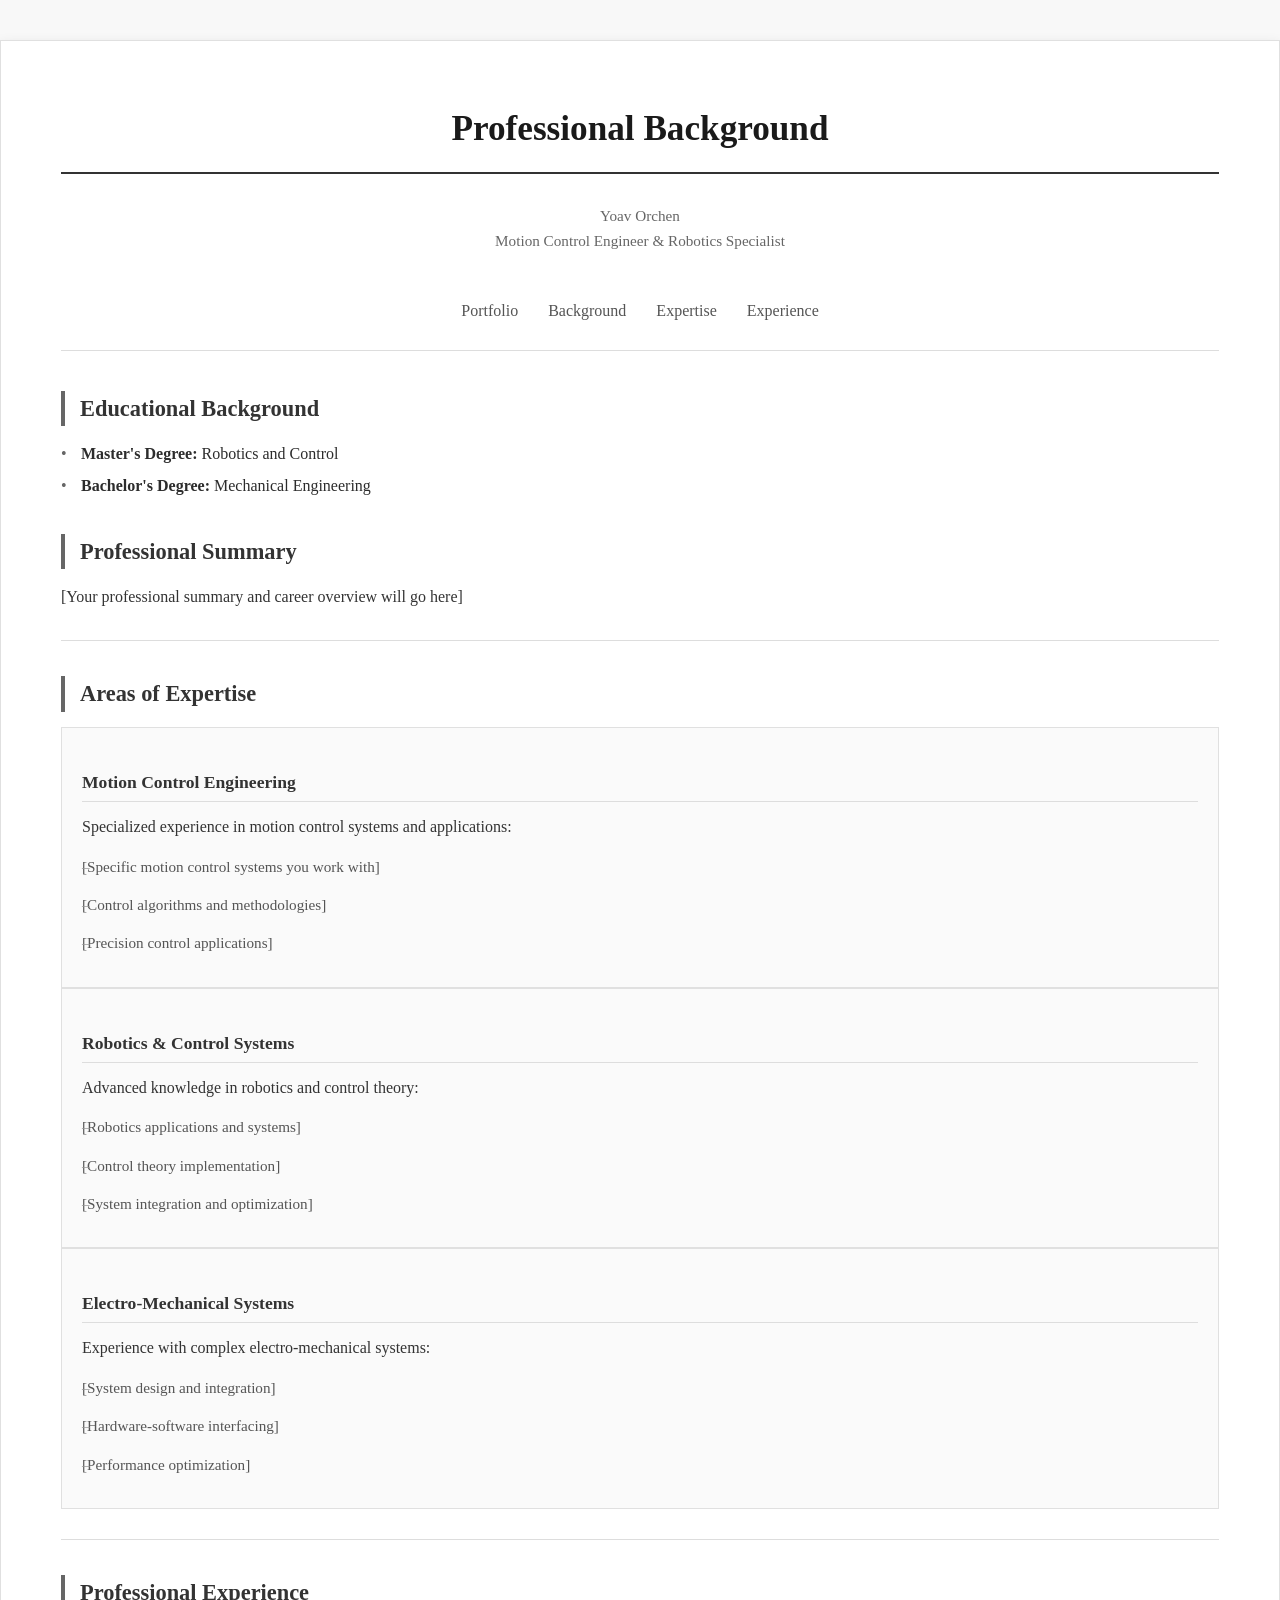
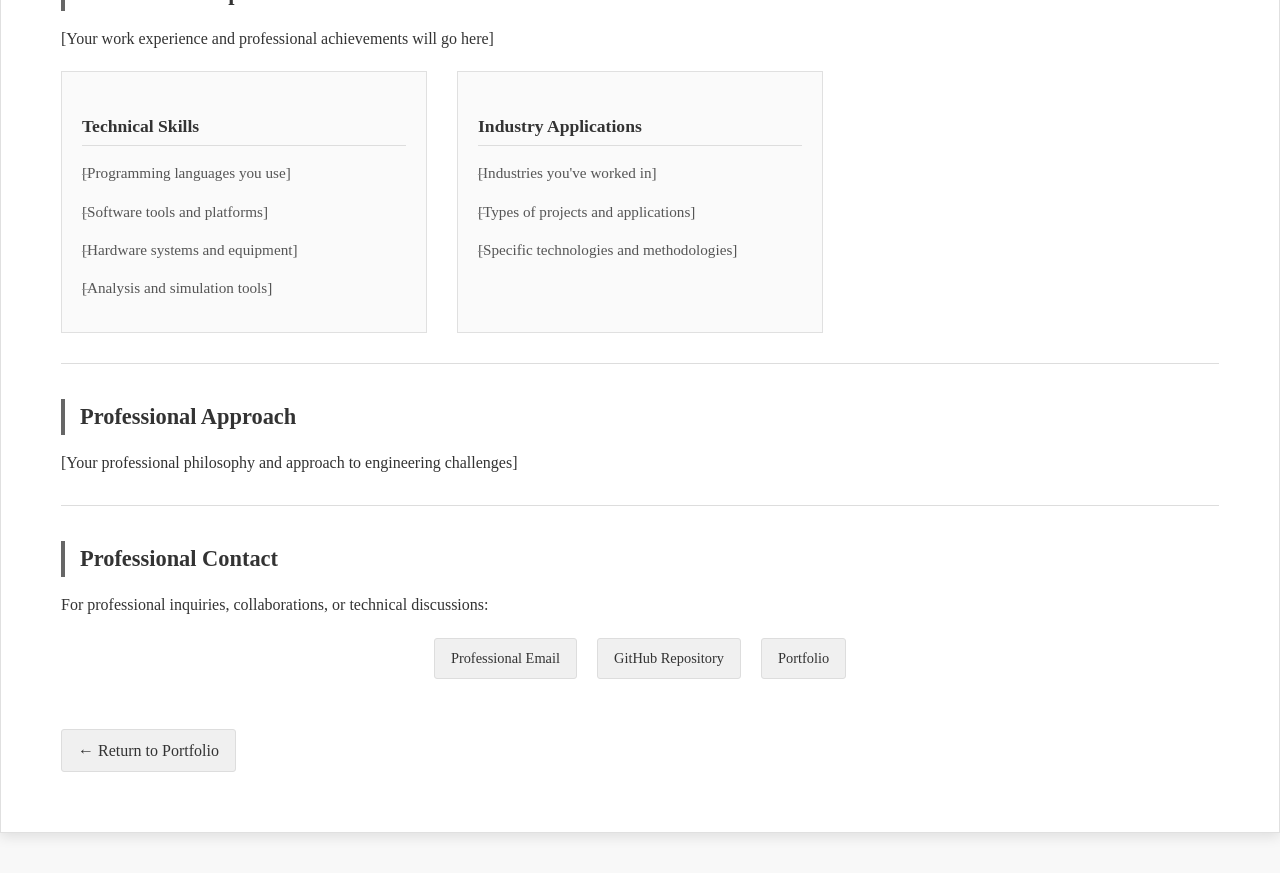
==== commit cc0278d7: "Major changes" ====
--- a/about.html
+++ b/about.html
@@ -3,8 +3,8 @@
 <head>
     <meta charset="UTF-8">
     <meta name="viewport" content="width=device-width, initial-scale=1.0">
-    <meta name="description" content="Yoav Orchen - Academic Background and Research Interests">
-    <title>Yoav Orchen - Academic Background</title>
+    <meta name="description" content="Yoav Orchen - Motion Control Engineer Background and Experience">
+    <title>Yoav Orchen - Professional Background</title>
     <link rel="stylesheet" href="styles.css">
     <script src="script.js" defer></script>
 </head>
@@ -12,10 +12,10 @@
     <div class="container">
         <!-- Paper Header -->
         <div class="paper-header">
-            <h1>Academic Background</h1>
+            <h1>Professional Background</h1>
             <div class="author-info">
                 Yoav Orchen<br>
-                Software Developer & Technology Researcher
+                Motion Control Engineer &amp; Robotics Specialist
             </div>
         </div>
 
@@ -23,80 +23,83 @@
         <nav class="nav-links">
             <a href="index.html">Portfolio</a>
             <a href="#background">Background</a>
-            <a href="#research">Research</a>
-            <a href="#interests">Interests</a>
+            <a href="#expertise">Expertise</a>
+            <a href="#experience">Experience</a>
         </nav>
 
         <!-- Background -->
         <section id="background">
-            <h2>Background</h2>
-            <p>My academic and professional journey has been focused on software development and technology research. I have developed expertise in various programming languages and technologies, with particular emphasis on motion control systems, web development, and data analytics.</p>
-            
-            <p>My work combines theoretical understanding with practical application, ensuring that research outcomes translate into functional software solutions. I maintain active engagement with the open-source community and contribute to ongoing technological advancement.</p>
+            <h2>Educational Background</h2>
+            <ul>
+                <li><strong>Master's Degree:</strong> Robotics and Control</li>
+                <li><strong>Bachelor's Degree:</strong> Mechanical Engineering</li>
+            </ul>
+
+            <h2>Professional Summary</h2>
+            <p>[Your professional summary and career overview will go here]</p>
         </section>
 
         <div class="section-divider"></div>
 
-        <!-- Research Focus -->
-        <section id="research">
-            <h2>Research Focus</h2>
-            
+        <!-- Expertise -->
+        <section id="expertise">
+            <h2>Areas of Expertise</h2>
+
             <div class="skill-category">
-                <h3>Motion Control Systems</h3>
-                <p>Primary research area focusing on precision control algorithms and real-time processing systems. Current work includes:</p>
+                <h3>Motion Control Engineering</h3>
+                <p>Specialized experience in motion control systems and applications:</p>
                 <ul class="skill-list">
-                    <li>Development of customizable control algorithms</li>
-                    <li>Real-time monitoring and feedback systems</li>
-                    <li>Performance optimization for precision applications</li>
+                    <li>[Specific motion control systems you work with]</li>
+                    <li>[Control algorithms and methodologies]</li>
+                    <li>[Precision control applications]</li>
                 </ul>
             </div>
 
             <div class="skill-category">
-                <h3>Web Development Research</h3>
-                <p>Investigation of modern web development frameworks and methodologies:</p>
+                <h3>Robotics &amp; Control Systems</h3>
+                <p>Advanced knowledge in robotics and control theory:</p>
                 <ul class="skill-list">
-                    <li>Scalable architecture design patterns</li>
-                    <li>Component-based development frameworks</li>
-                    <li>Performance optimization techniques</li>
+                    <li>[Robotics applications and systems]</li>
+                    <li>[Control theory implementation]</li>
+                    <li>[System integration and optimization]</li>
                 </ul>
             </div>
 
             <div class="skill-category">
-                <h3>Data Analytics</h3>
-                <p>Research in data processing and visualization methodologies:</p>
+                <h3>Electro-Mechanical Systems</h3>
+                <p>Experience with complex electro-mechanical systems:</p>
                 <ul class="skill-list">
-                    <li>Real-time data processing pipelines</li>
-                    <li>Interactive visualization techniques</li>
-                    <li>Advanced reporting and analysis tools</li>
+                    <li>[System design and integration]</li>
+                    <li>[Hardware-software interfacing]</li>
+                    <li>[Performance optimization]</li>
                 </ul>
             </div>
         </section>
 
         <div class="section-divider"></div>
 
-        <!-- Academic Interests -->
-        <section id="interests">
-            <h2>Academic Interests</h2>
-            <p>My research interests extend beyond immediate project work to include broader technological trends and their applications:</p>
-            
+        <!-- Experience -->
+        <section id="experience">
+            <h2>Professional Experience</h2>
+            <p>[Your work experience and professional achievements will go here]</p>
+
             <div class="skills-grid">
                 <div class="skill-category">
-                    <h3>Emerging Technologies</h3>
+                    <h3>Technical Skills</h3>
                     <ul class="skill-list">
-                        <li>Artificial Intelligence & Machine Learning</li>
-                        <li>Internet of Things (IoT)</li>
-                        <li>Edge Computing</li>
-                        <li>Blockchain Applications</li>
+                        <li>[Programming languages you use]</li>
+                        <li>[Software tools and platforms]</li>
+                        <li>[Hardware systems and equipment]</li>
+                        <li>[Analysis and simulation tools]</li>
                     </ul>
                 </div>
-                
+
                 <div class="skill-category">
-                    <h3>Methodology</h3>
+                    <h3>Industry Applications</h3>
                     <ul class="skill-list">
-                        <li>Agile Development Practices</li>
-                        <li>Test-Driven Development</li>
-                        <li>Continuous Integration/Deployment</li>
-                        <li>Code Review and Quality Assurance</li>
+                        <li>[Industries you've worked in]</li>
+                        <li>[Types of projects and applications]</li>
+                        <li>[Specific technologies and methodologies]</li>
                     </ul>
                 </div>
             </div>
@@ -104,27 +107,21 @@
 
         <div class="section-divider"></div>
 
-        <!-- Academic Philosophy -->
+        <!-- Professional Philosophy -->
         <section>
-            <h2>Research Philosophy</h2>
-            <p>I believe in the importance of combining theoretical knowledge with practical application. My approach emphasizes:</p>
-            <ul>
-                <li>Rigorous testing and validation of software solutions</li>
-                <li>Documentation and knowledge sharing within the research community</li>
-                <li>Collaboration with other researchers and developers</li>
-                <li>Continuous learning and adaptation to new technologies</li>
-            </ul>
+            <h2>Professional Approach</h2>
+            <p>[Your professional philosophy and approach to engineering challenges]</p>
         </section>
 
         <div class="section-divider"></div>
 
         <!-- Contact -->
         <section>
-            <h2>Academic Contact</h2>
-            <p>For research collaborations, academic discussions, or technical inquiries:</p>
+            <h2>Professional Contact</h2>
+            <p>For professional inquiries, collaborations, or technical discussions:</p>
             <div class="contact-links">
-                <a href="mailto:yoav@example.com">Academic Email</a>
-                <a href="https://github.com/yoav6" target="_blank">Research Repository</a>
+                <a href="mailto:yoav@example.com">Professional Email</a>
+                <a href="https://github.com/yoav6" target="_blank">GitHub Repository</a>
                 <a href="index.html">Portfolio</a>
             </div>
         </section>
--- a/styles.css
+++ b/styles.css
@@ -14,7 +14,7 @@
 }
 
 .container {
-    max-width: 800px;
+    max-width: 1400px;
     margin: 40px auto;
     background: #fff;
     padding: 60px;
@@ -168,9 +168,10 @@
 /* Skills Section */
 .skills-grid {
     display: grid;
-    grid-template-columns: repeat(auto-fit, minmax(250px, 1fr));
-    gap: 25px;
+    grid-template-columns: repeat(3, 1fr);
+    gap: 30px;
     margin: 20px 0;
+    justify-items: center;
 }
 
 .skill-category {
@@ -178,6 +179,10 @@
     border: 1px solid #e0e0e0;
     border-radius: 0;
     padding: 20px;
+    width: 100%;
+    min-height: 200px;
+    display: flex;
+    flex-direction: column;
 }
 
 .skill-category h3 {
@@ -189,12 +194,17 @@
 
 .skill-list {
     list-style: none;
+    flex-grow: 1;
+    display: flex;
+    flex-direction: column;
+    justify-content: flex-start;
 }
 
 .skill-list li {
     padding: 3px 0;
     color: #555;
     font-size: 0.95rem;
+    margin-bottom: 8px;
 }
 
 .skill-list li:before {
@@ -263,9 +273,18 @@
 }
 
 /* Responsive Design */
+@media (max-width: 1200px) {
+    .container {
+        max-width: 95%;
+        margin: 30px auto;
+        padding: 40px;
+    }
+}
+
 @media (max-width: 768px) {
     .container {
-        margin: 20px;
+        max-width: 98%;
+        margin: 20px auto;
         padding: 30px;
     }
     
@@ -275,6 +294,12 @@
     
     .skills-grid {
         grid-template-columns: 1fr;
+        gap: 20px;
+    }
+    
+    .skill-category {
+        max-width: none;
+        min-height: auto;
     }
     
     .nav-links {
@@ -286,6 +311,22 @@
     .contact-links {
         flex-direction: column;
         align-items: center;
+    }
+}
+
+@media (max-width: 480px) {
+    .container {
+        max-width: 100%;
+        margin: 10px;
+        padding: 20px;
+    }
+    
+    h1 {
+        font-size: 1.6rem;
+    }
+    
+    .nav-links {
+        gap: 8px;
     }
 }
 
